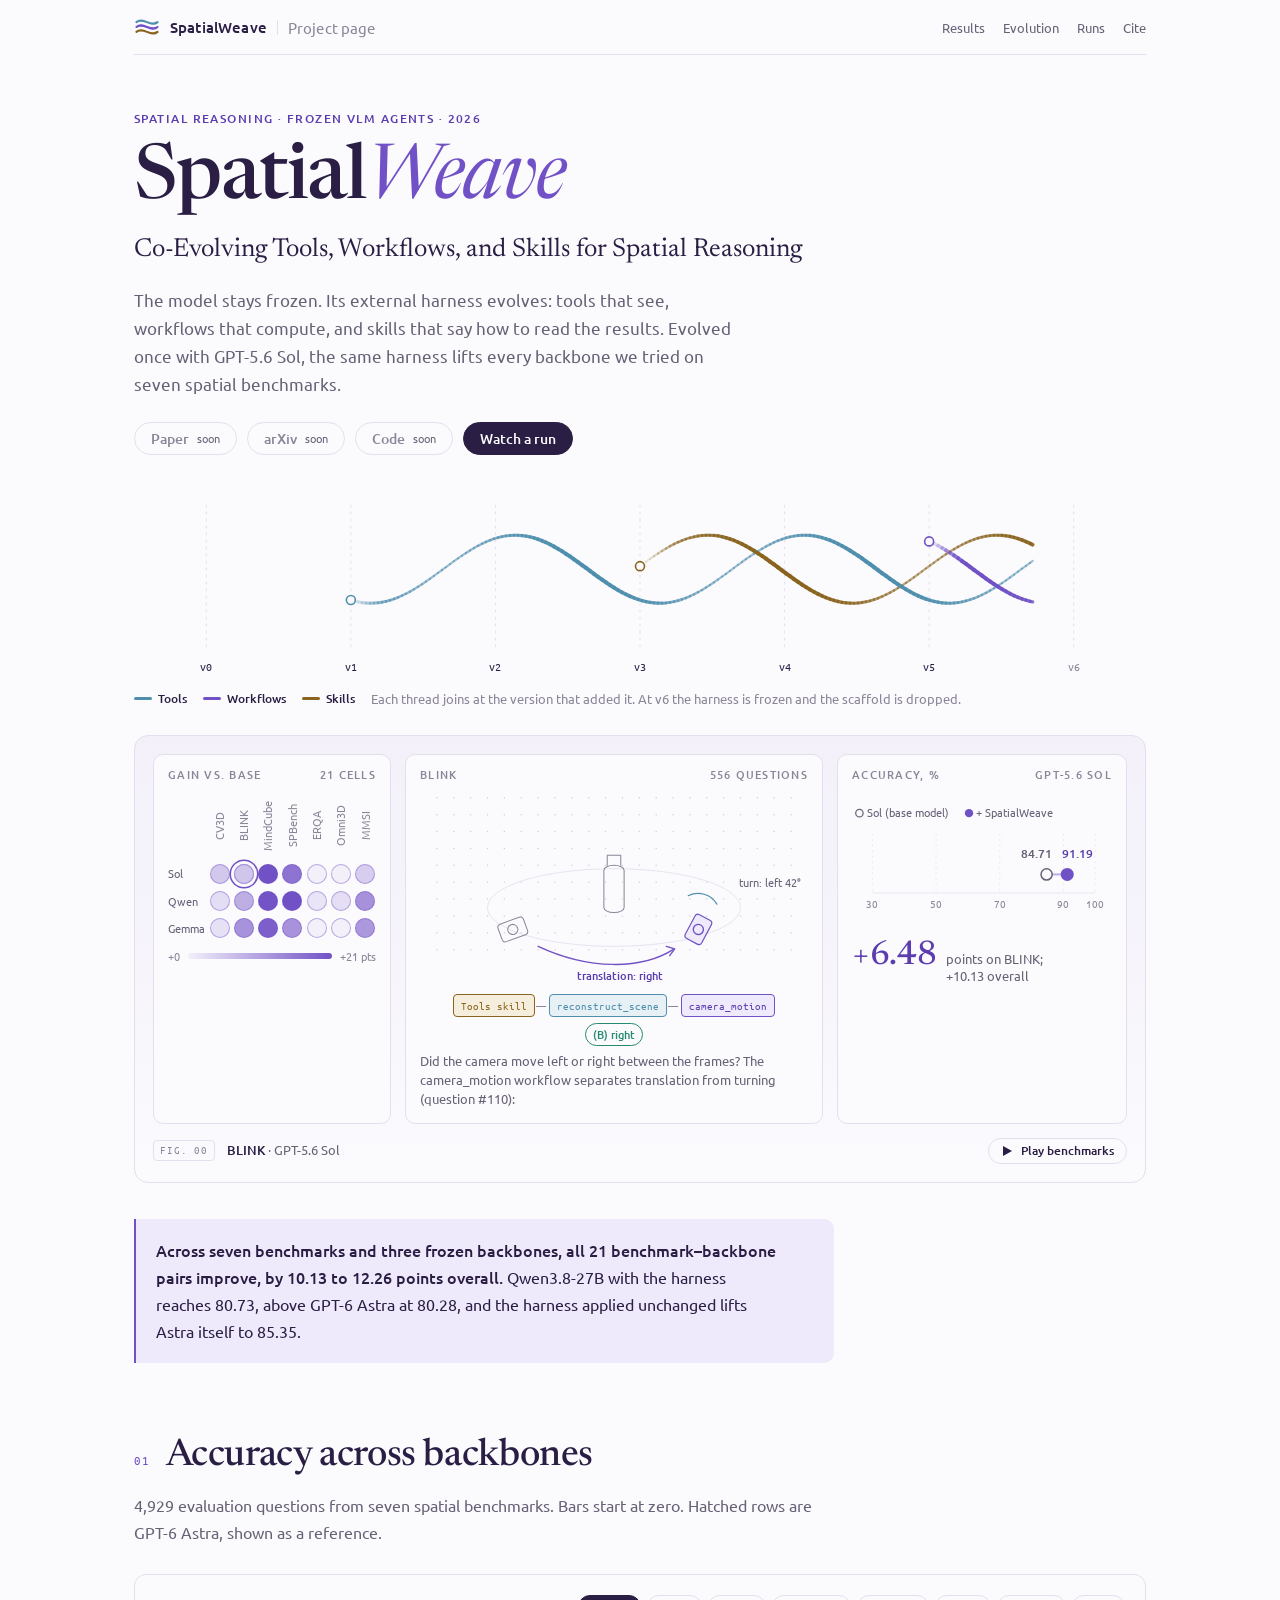
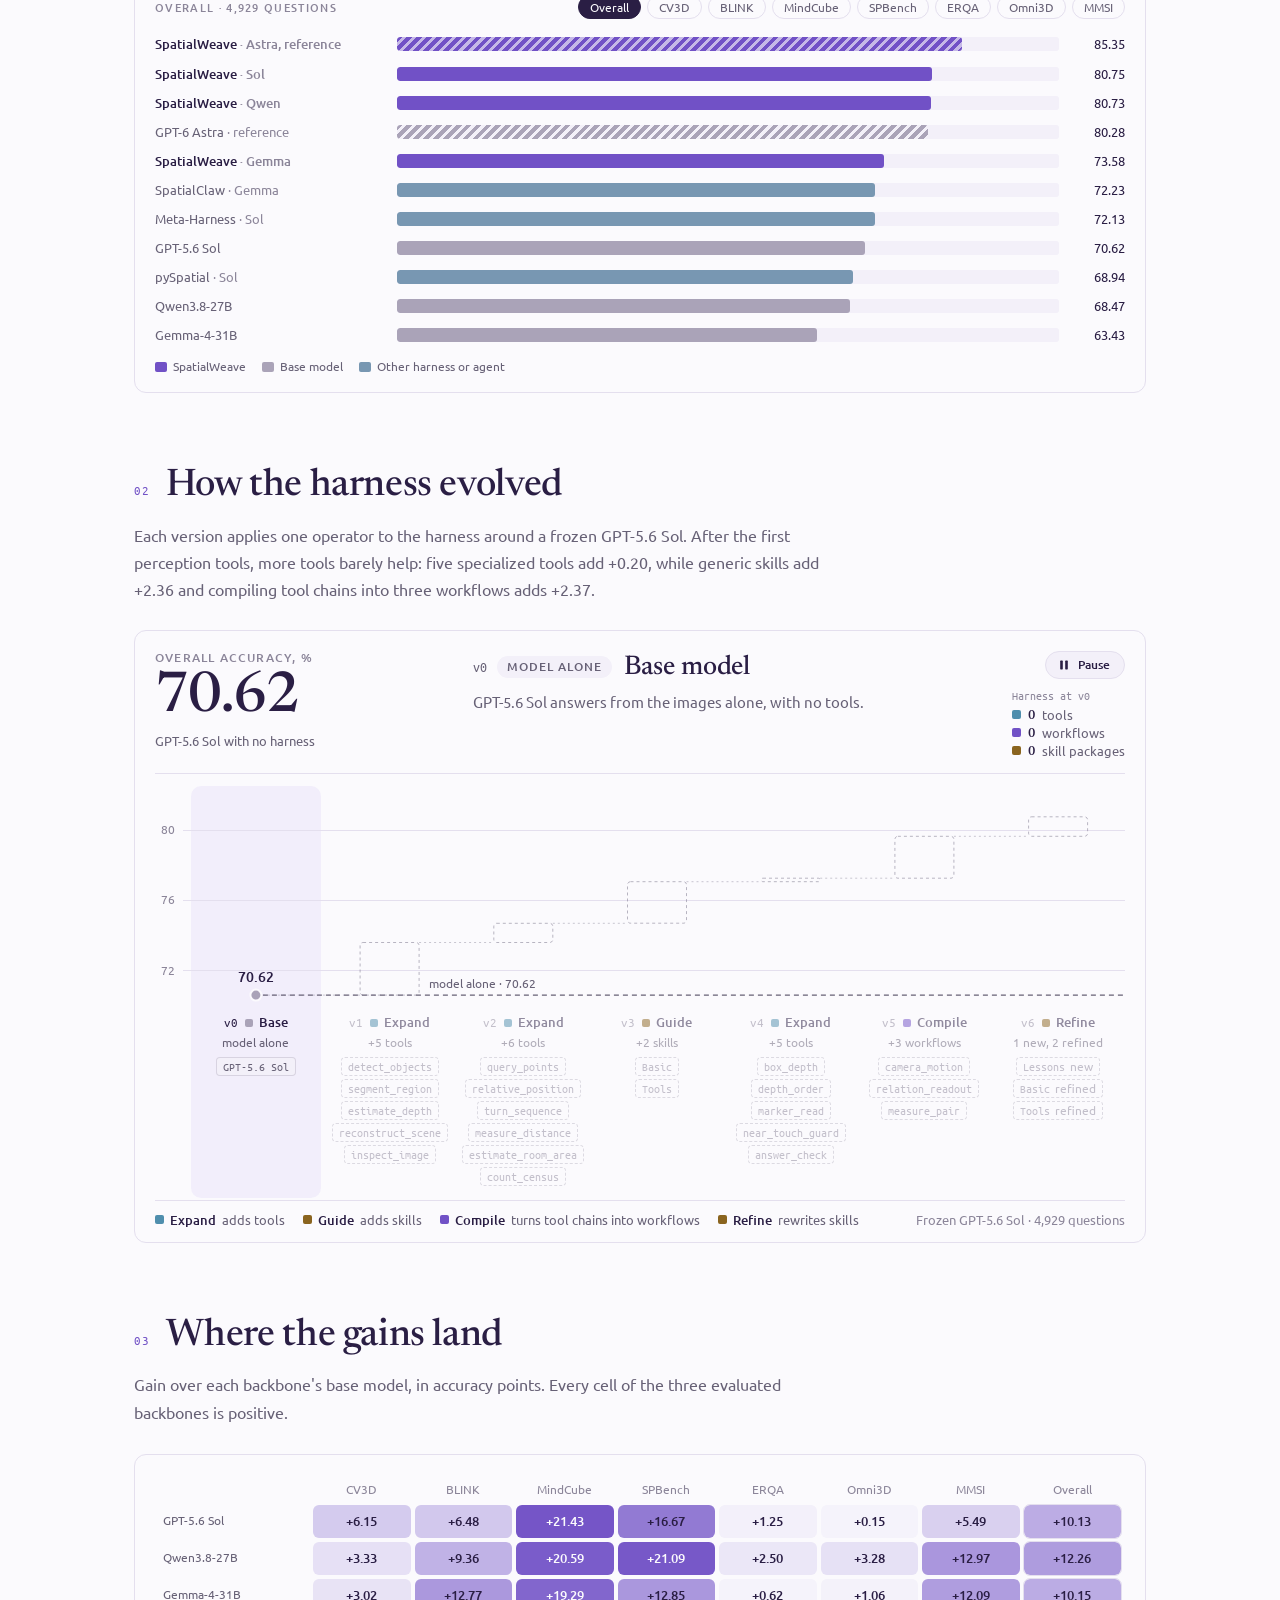
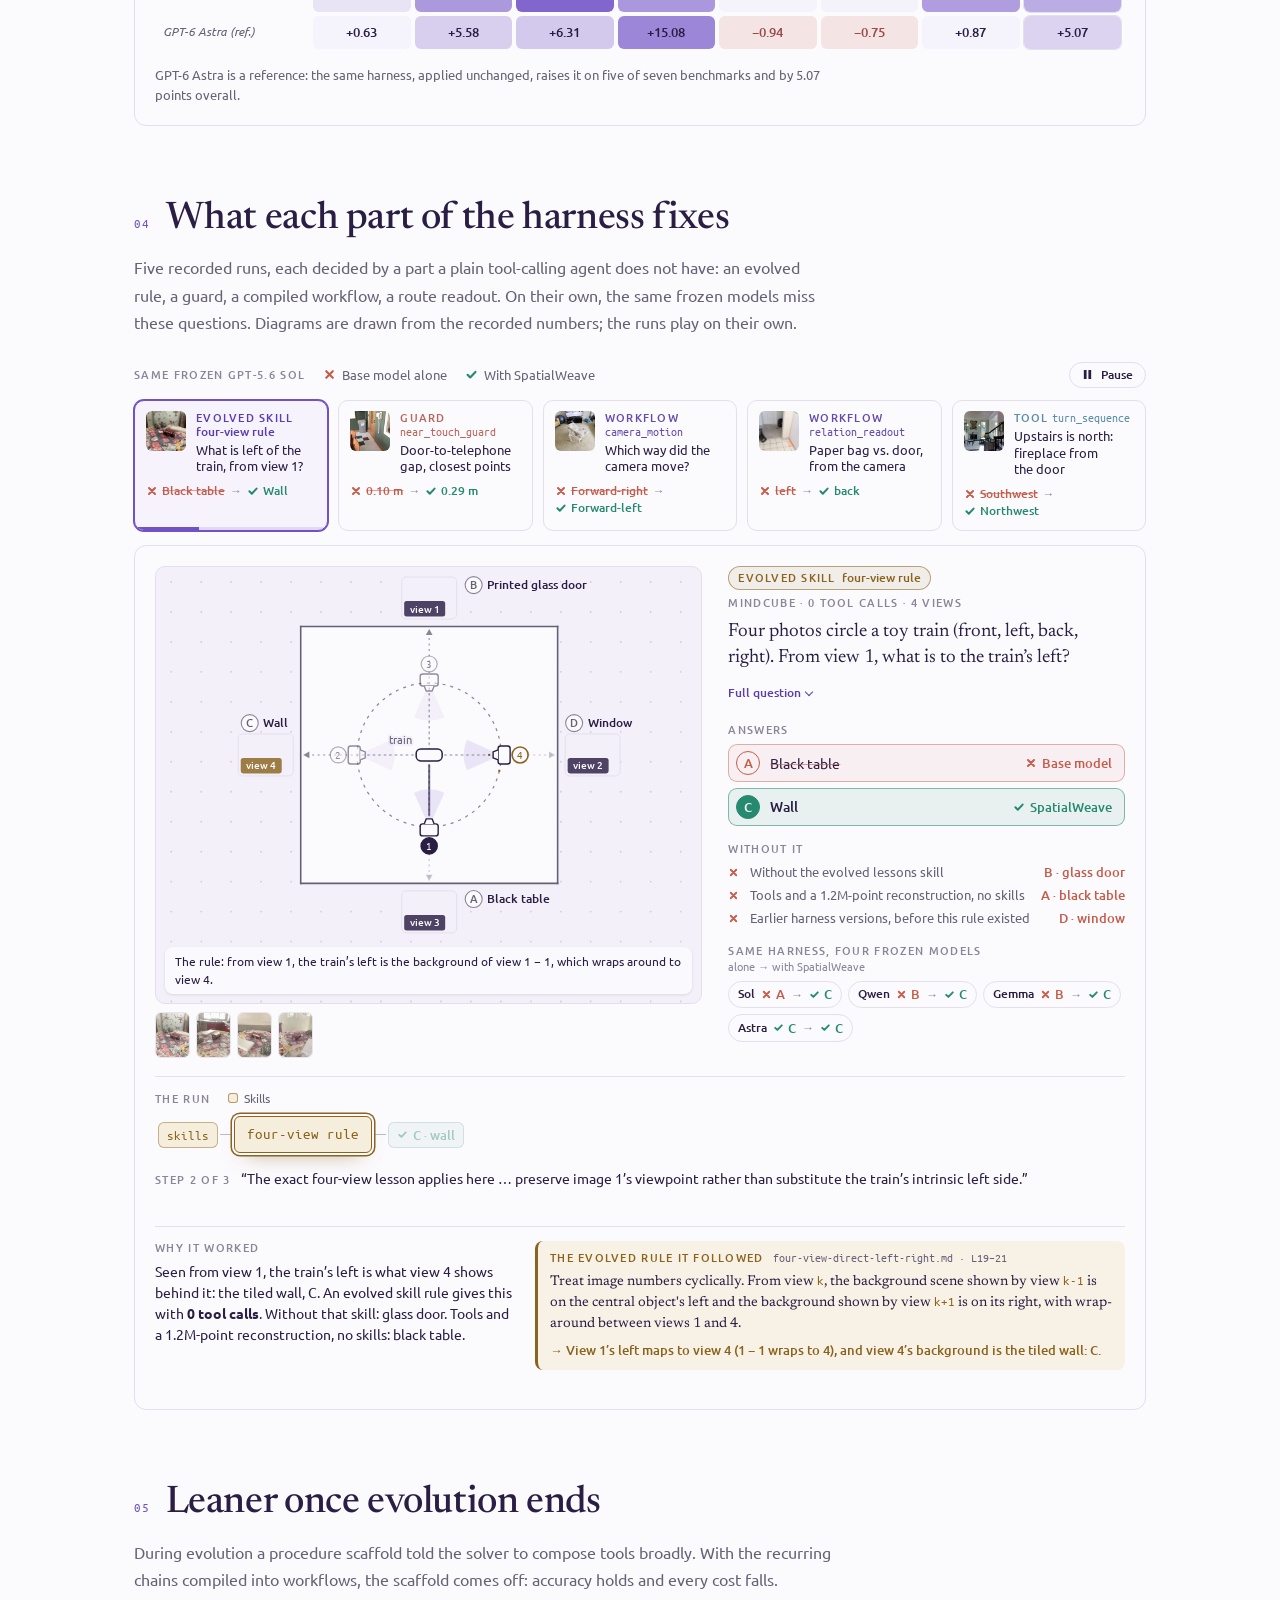
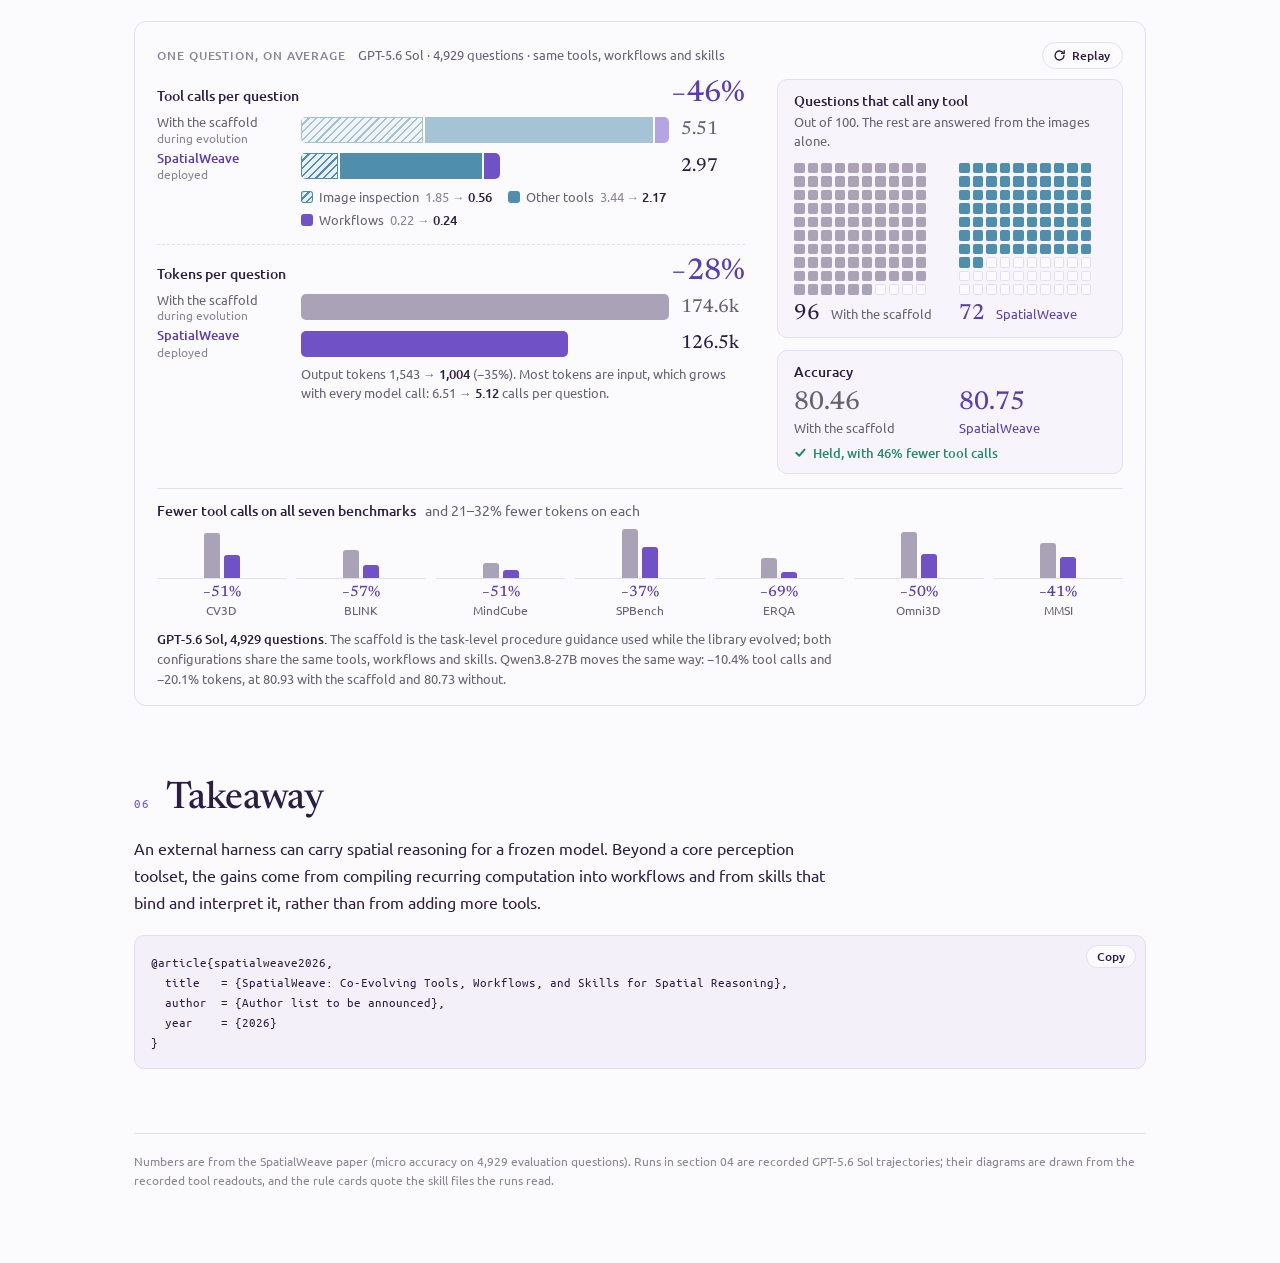
==== SpatialWeave/index.html @ 857b2dae "Add SpatialWeave project page" ====
<!doctype html>
<html lang="en">
<head>
<meta charset="utf-8">
<meta name="viewport" content="width=device-width, initial-scale=1, viewport-fit=cover">
<title>SpatialWeave</title>
<meta name="description" content="SpatialWeave co-evolves the tools, workflows, and skills around a frozen vision-language model for spatial reasoning.">
<link rel="stylesheet" href="assets/fonts.css">
<link rel="stylesheet" href="assets/site.css?v=6">
<link rel="stylesheet" href="assets/evolution.css?v=6">
<link rel="stylesheet" href="assets/showcase.css?v=8">
<link rel="stylesheet" href="assets/lean.css?v=2">
</head>
<body>
<svg width="0" height="0" style="position:absolute" aria-hidden="true">
  <defs>
    <symbol id="logo" viewBox="0 0 32 32">
      <path d="M3 10 C 11 3, 21 17, 29 10" fill="none" stroke="#4f8ead" stroke-width="2.6" stroke-linecap="round"/>
      <path d="M3 16 C 11 9, 21 23, 29 16" fill="none" stroke="#7151c6" stroke-width="2.6" stroke-linecap="round"/>
      <path d="M3 22 C 11 15, 21 29, 29 22" fill="none" stroke="#8a641f" stroke-width="2.6" stroke-linecap="round"/>
    </symbol>
  </defs>
</svg>

<article class="doc" id="top">
  <div class="topbar">
    <a class="brand" href="#top" aria-label="SpatialWeave, back to top"><svg aria-hidden="true"><use href="#logo"/></svg>SpatialWeave<span class="brand-context">Project page</span></a>
    <nav aria-label="Sections"><a href="#results">Results</a><a href="#evolution" class="nav-secondary">Evolution</a><a href="#runs">Runs</a><a href="#cite" class="nav-secondary">Cite</a></nav>
  </div>

  <header class="doc-header">
    <div class="eyebrow"><span class="nw">Spatial reasoning</span> · <span class="nw">Frozen VLM agents</span> · 2026</div>
    <h1>Spatial<span class="weave">Weave</span></h1>
    <p class="subtitle">Co-Evolving Tools, Workflows, and Skills for Spatial Reasoning</p>
    <p class="lede">The model stays frozen. Its external harness evolves: tools that see, workflows that compute, and skills that say how to read the results. Evolved once with <span class="nw">GPT-5.6 Sol</span>, the same harness lifts every backbone we tried on seven spatial&nbsp;benchmarks.</p>
    <div class="links">
      <span class="btn" aria-disabled="true">Paper <small>soon</small></span>
      <span class="btn" aria-disabled="true">arXiv <small>soon</small></span>
      <span class="btn" aria-disabled="true">Code <small>soon</small></span>
      <a class="btn primary" href="#runs">Watch a run</a>
    </div>
  </header>

  <figure class="loom" aria-labelledby="loom-cap">
    <canvas id="loom" height="170" role="img" aria-label="Three threads, tools, workflows, and skills, join one by one from v0 to v6 and weave into one harness"></canvas>
    <div class="loom-ticks" id="loom-ticks" aria-hidden="true"></div>
    <figcaption id="loom-cap"><span class="key tools">Tools</span><span class="key flows">Workflows</span><span class="key skills">Skills</span><span class="loom-note">Each thread joins at the version that added it. At v6 the harness is frozen and the scaffold is&nbsp;dropped.</span></figcaption>
  </figure>

  <div class="illustration" role="group" aria-label="Interactive benchmark results">
    <div class="illo-grid">
      <div class="instrument">
        <div class="inst-label"><span>Gain vs. base</span><span>21 cells</span></div>
        <div class="atlas" id="atlas"></div>
        <div class="atlas-key"><span>+0</span><i aria-hidden="true"></i><span>+21 pts</span></div>
      </div>
      <div class="instrument scene-wrap" id="scene-stage">
        <div class="inst-label"><span id="scene-bench">BLINK</span><span id="scene-n">556 questions</span></div>
        <svg id="scene-svg" viewBox="0 0 460 250" role="img" aria-labelledby="scene-title" xmlns="http://www.w3.org/2000/svg">
          <title id="scene-title">Benchmark illustration</title>
          <g id="layer-grid"></g><g id="layer-art"></g>
          <g id="scene-pointer" opacity="0" pointer-events="none"><circle r="15" fill="none" style="stroke: var(--brand)" stroke-width="1"/><circle r="2" class="dot-acc"/></g>
          <circle id="scene-ripple" r="0" opacity="0" fill="none" style="stroke: var(--brand)" stroke-width="1" pointer-events="none"/>
        </svg>
        <ol class="scene-chain" id="scene-chain" aria-label="Recorded tool chain"></ol>
        <div class="scene-caption" id="scene-caption"></div>
      </div>
      <div class="instrument">
        <div class="inst-label"><span>Accuracy, %</span><span id="dumb-bb">GPT-5.6 Sol</span></div>
        <svg class="dumbbell" id="dumbbell" viewBox="0 0 280 150" role="img" aria-labelledby="dumb-title" xmlns="http://www.w3.org/2000/svg">
          <title id="dumb-title">Base model versus SpatialWeave on the selected benchmark</title>
          <g id="dumb-grid"></g>
          <line id="dumb-link" x1="0" y1="92" x2="0" y2="92" style="stroke: var(--brand)" stroke-width="2.2" stroke-opacity=".45"/>
          <circle id="dumb-base" cx="0" cy="92" r="6" style="fill: var(--paper); stroke: var(--muted)" stroke-width="1.6"/>
          <circle id="dumb-ours" cx="0" cy="92" r="7" class="dot-acc"/>
          <text id="dumb-base-num" class="num-base" x="0" y="74" text-anchor="middle">0</text>
          <text id="dumb-ours-num" class="num-ours" x="0" y="74" text-anchor="middle">0</text>
          <circle cx="8" cy="26" r="4" style="fill: var(--paper); stroke: var(--muted)" stroke-width="1.3"/>
          <text class="name" x="16" y="30" id="dumb-base-name">base model</text>
          <circle cx="126" cy="26" r="4.5" class="dot-acc" id="dumb-ours-key"/>
          <text class="name" x="134" y="30" id="dumb-ours-name">+ SpatialWeave</text>
        </svg>
        <div class="delta"><b id="delta-num">+0</b><span id="delta-text">points on this benchmark</span></div>
      </div>
    </div>
    <div class="active-bar">
      <span class="plate" aria-hidden="true">FIG. 00</span>
      <span><strong id="active-bench" aria-live="polite">BLINK</strong> · <span id="active-bb">GPT-5.6 Sol</span></span>
      <button class="cycle" id="cycle" type="button" aria-pressed="false"><svg viewBox="0 0 12 12" aria-hidden="true" id="cycle-icon"><path d="M2 1l9 5-9 5z"/></svg><span id="cycle-text">Play benchmarks</span></button>
    </div>
  </div>

  <div class="tldr"><p><strong>Across seven benchmarks and three frozen backbones, all 21 <span class="nw">benchmark–backbone</span> pairs improve, by 10.13 to 12.26 points overall.</strong> <span class="nw">Qwen3.8-27B</span> with the harness reaches 80.73, above <span class="nw">GPT-6 Astra</span> at 80.28, and the harness applied unchanged lifts Astra itself&nbsp;to&nbsp;85.35.</p></div>

  <section id="results">
    <h2><span class="num">01</span>Accuracy across backbones</h2>
    <p class="section-lede">4,929 evaluation questions from seven spatial benchmarks. Bars start at zero. Hatched rows are <span class="nw">GPT-6 Astra</span>, shown as a reference.</p>
    <figure class="panel" id="rank-fig">
      <div class="chart-head"><b id="rank-title">Overall · 4,929 questions</b><div class="pills" role="group" aria-label="Benchmark" id="rank-pills"></div></div>
      <div class="rank" id="rank"></div>
      <div class="legend"><span><i style="background: var(--brand)"></i>SpatialWeave</span><span><i style="background: var(--base)"></i>Base model</span><span><i style="background: color-mix(in srgb, var(--tools) 55%, var(--base))"></i>Other harness or agent</span></div>
    </figure>
  </section>

  <section id="evolution">
    <h2><span class="num">02</span>How the harness evolved</h2>
    <p class="section-lede">Each version applies one operator to the harness around a frozen <span class="nw">GPT-5.6 Sol</span>. After the first perception tools, more tools barely help: five specialized tools add +0.20, while generic skills add +2.36 and compiling tool chains into three workflows adds +2.37.</p>
    <div class="ev" id="ev-root"></div>
  </section>

  <section id="gains">
    <h2><span class="num">03</span>Where the gains land</h2>
    <p class="section-lede">Gain over each backbone's base model, in accuracy points. Every cell of the three evaluated backbones is positive.</p>
    <figure class="panel">
      <div class="table-scroll"><table class="heat" id="heat"></table></div>
      <figcaption><span class="nw">GPT-6 Astra</span> is a reference: the same harness, applied unchanged, raises it on five of seven benchmarks and by 5.07 points overall.</figcaption>
    </figure>
  </section>

  <section id="runs">
    <h2><span class="num">04</span>What each part of the harness fixes</h2>
    <p class="section-lede">Five recorded runs, each decided by a part a plain tool-calling agent does not have: an evolved rule, a guard, a compiled workflow, a route readout. On their own, the same frozen models miss these questions. Diagrams are drawn from the recorded numbers; the runs play on their own.</p>
    <div class="sc" id="sc-root"></div>
  </section>

  <section id="leaner">
    <h2><span class="num">05</span>Leaner once evolution ends</h2>
    <p class="section-lede">During evolution a procedure scaffold told the solver to compose tools broadly. With the recurring chains compiled into workflows, the scaffold comes off: accuracy holds and every cost falls.</p>
    <figure class="panel lean">
      <div id="lean-root"><p class="ln-static">GPT-5.6 Sol, per question: 5.51 tool calls with the scaffold and 2.97 without (−46.0%); 174,597 tokens and 126,451 (−27.6%); accuracy 80.46 and 80.75.</p></div>
      <figcaption><b><span class="nw">GPT-5.6 Sol</span>, 4,929 questions.</b> The scaffold is the task-level procedure guidance used while the library evolved; both configurations share the same tools, workflows and skills. <span class="nw">Qwen3.8-27B</span> moves the same way: −10.4% tool calls and −20.1% tokens, at 80.93 with the scaffold and 80.73 without.</figcaption>
    </figure>
  </section>

  <section id="cite">
    <h2><span class="num">06</span>Takeaway</h2>
    <div class="prose">
      <p>An external harness can carry spatial reasoning for a frozen model. Beyond a core perception toolset, the gains come from compiling recurring computation into workflows and from skills that bind and interpret it, rather than from adding more tools.</p>
    </div>
    <div class="bib">
      <button class="copy" id="copy-bib" type="button">Copy</button>
      <pre id="bibtex">@article{spatialweave2026,
  title   = {SpatialWeave: Co-Evolving Tools, Workflows, and Skills for Spatial Reasoning},
  author  = {Author list to be announced},
  year    = {2026}
}</pre>
    </div>
  </section>

  <footer>Numbers are from the SpatialWeave paper (micro accuracy on 4,929 evaluation questions). Runs in section 04 are recorded <span class="nw">GPT-5.6 Sol</span> trajectories; their diagrams are drawn from the recorded tool readouts, and the rule cards quote the skill files the runs read.</footer>
</article>

<script src="assets/runs.js?v=8"></script>
<script src="assets/site.js?v=7"></script>
<script src="assets/evolution.js?v=6"></script>
<script src="assets/dg/walls.js?v=3"></script>
<script src="assets/dg/motion.js?v=2"></script>
<script src="assets/dg/split.js?v=2"></script>
<script src="assets/dg/gauge.js?v=2"></script>
<script src="assets/dg/route.js?v=3"></script>
<script src="assets/showcase.js?v=10"></script>
<script src="assets/lean.js?v=2"></script>
</body>
</html>
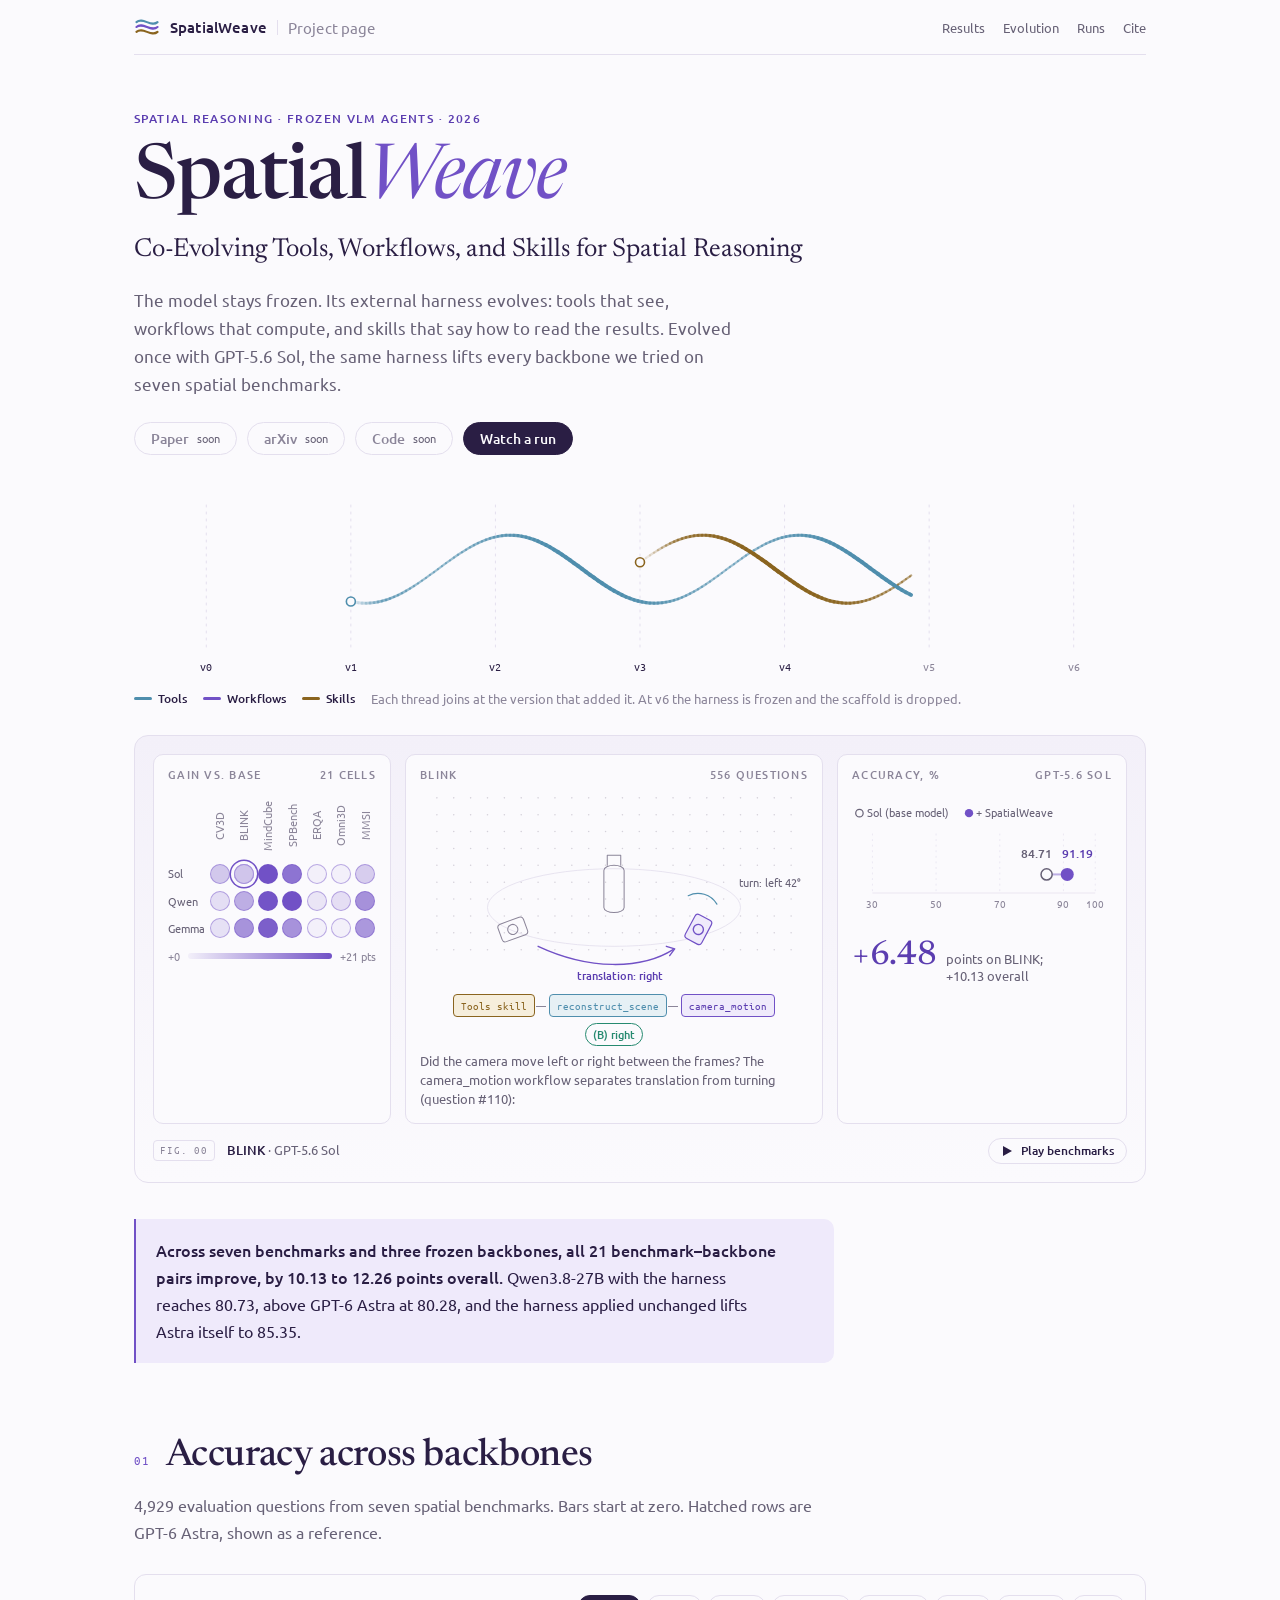
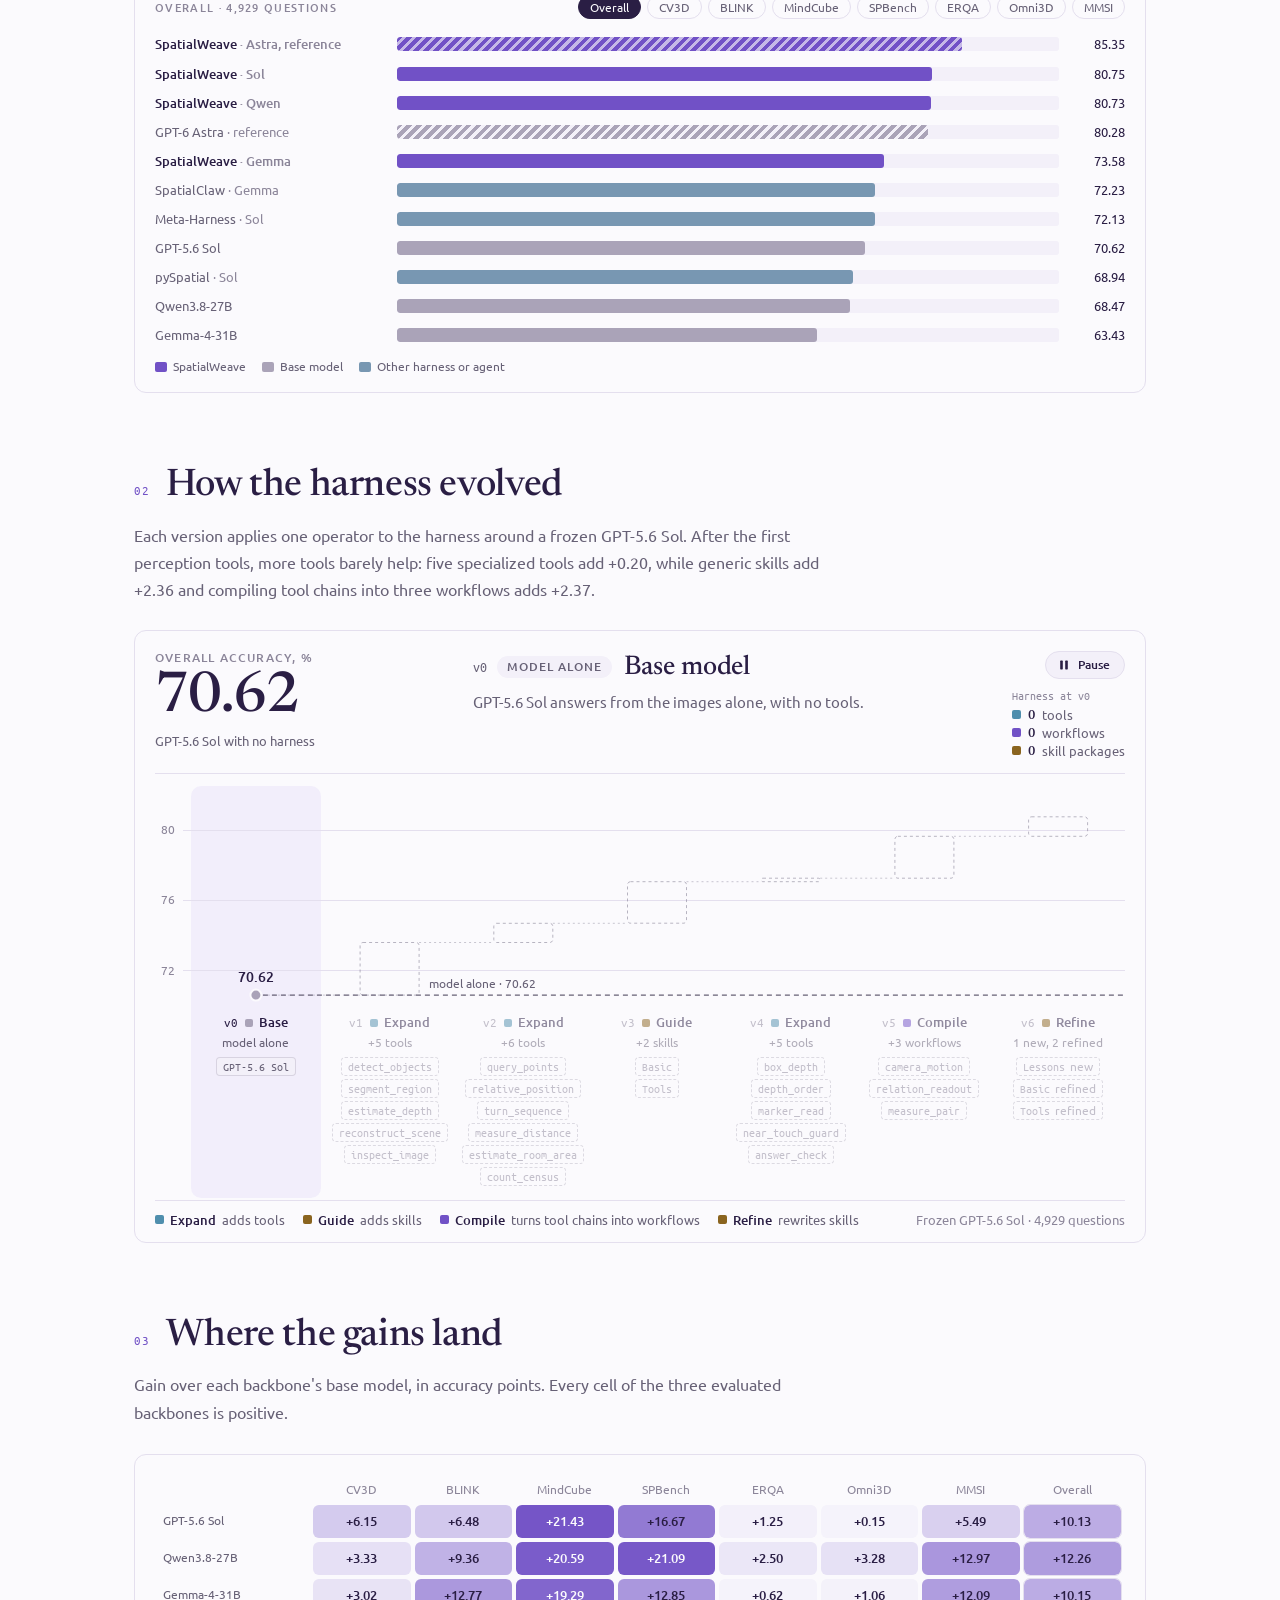
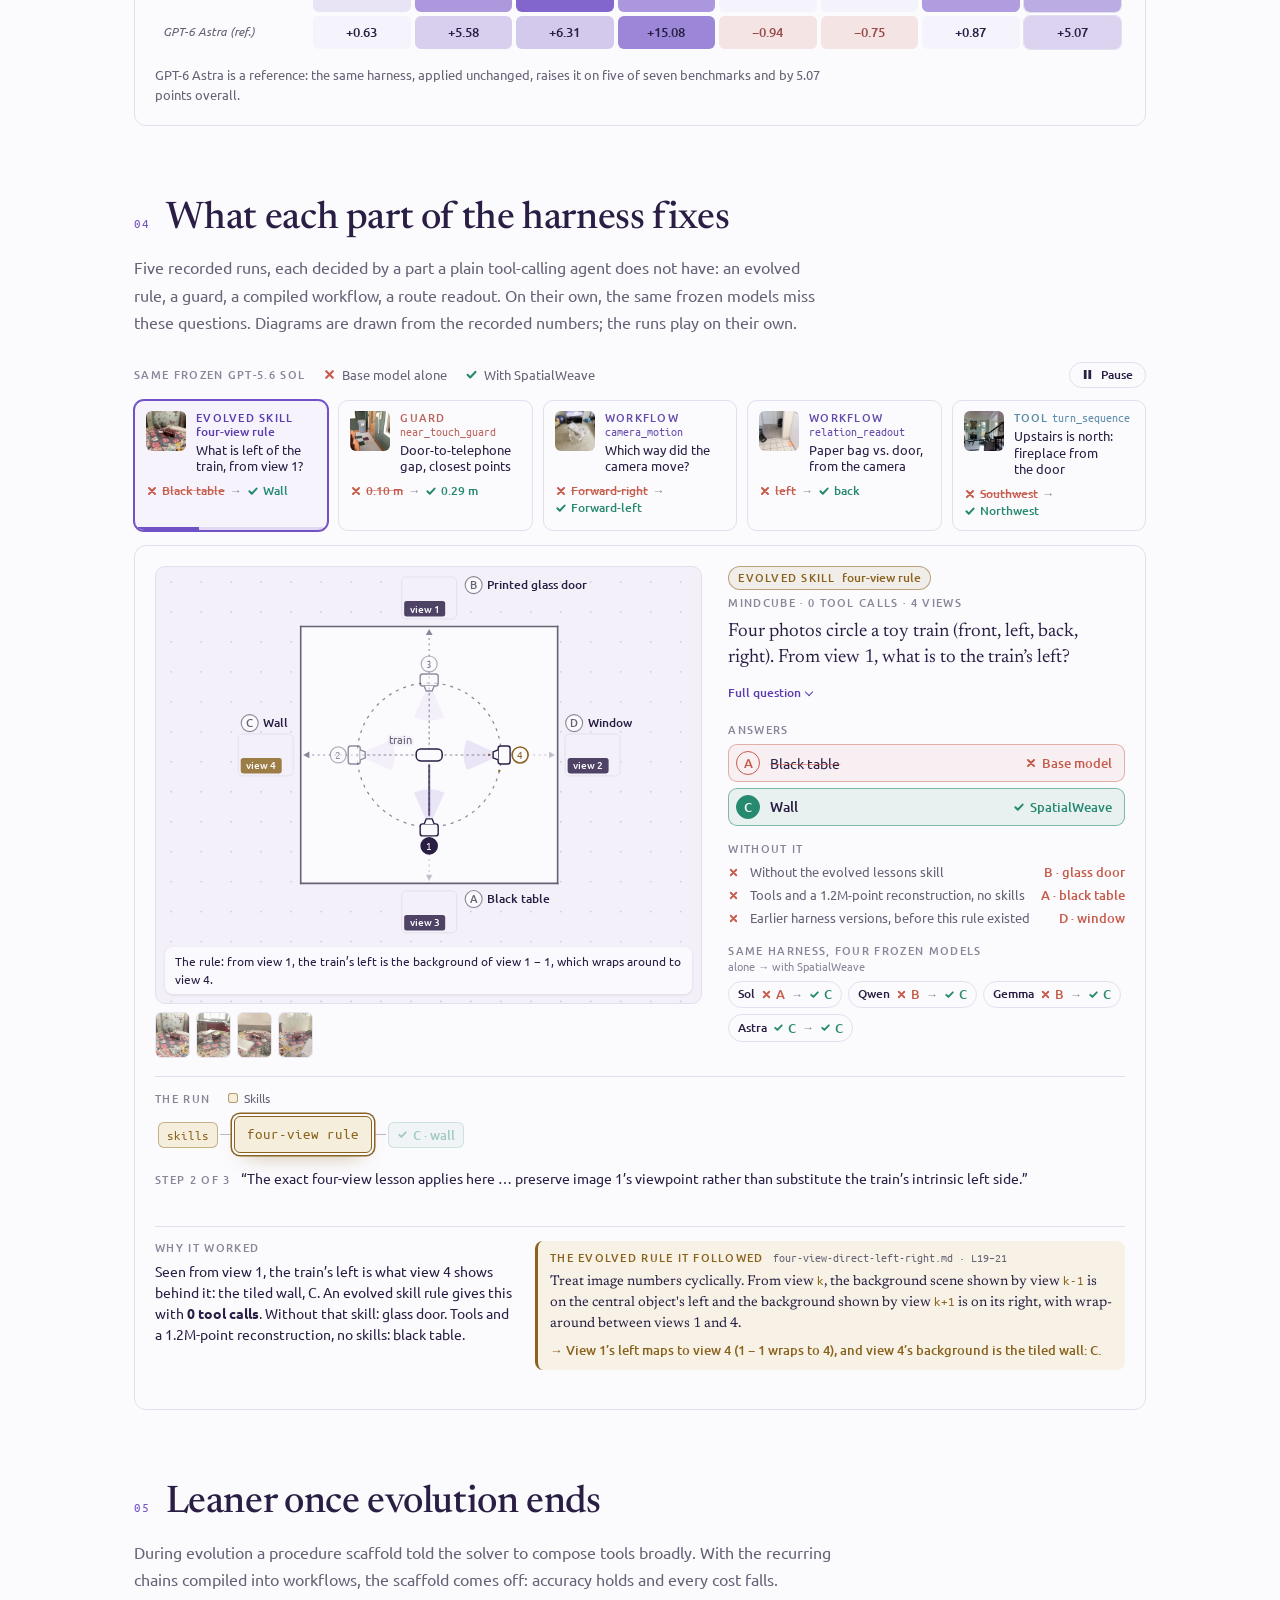
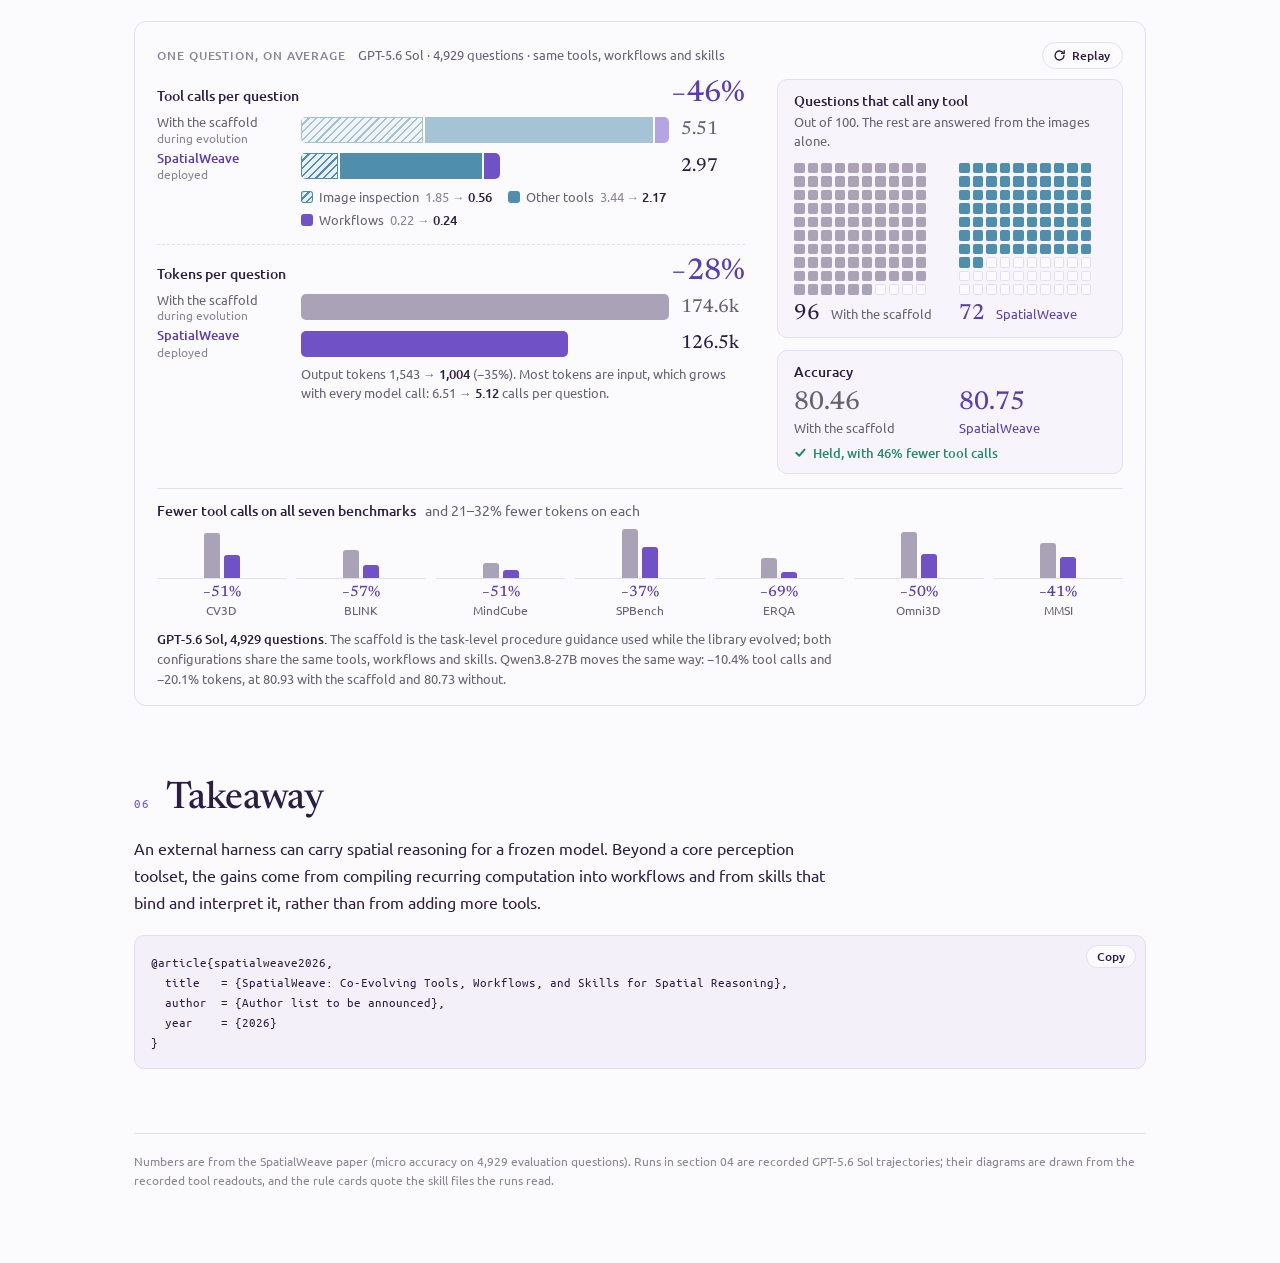
==== commit d8d6a16e: "SpatialWeave page: faster loading (fonts as files, small thumbnails), shorter autoplay steps; lowerc" ====
--- a/SpatialWeave/index.html
+++ b/SpatialWeave/index.html
@@ -5,7 +5,10 @@
 <meta name="viewport" content="width=device-width, initial-scale=1, viewport-fit=cover">
 <title>SpatialWeave</title>
 <meta name="description" content="SpatialWeave co-evolves the tools, workflows, and skills around a frozen vision-language model for spatial reasoning.">
-<link rel="stylesheet" href="assets/fonts.css">
+<link rel="preload" href="assets/fonts/ubuntu-400-latin.woff2" as="font" type="font/woff2" crossorigin>
+<link rel="preload" href="assets/fonts/ubuntu-500-latin.woff2" as="font" type="font/woff2" crossorigin>
+<link rel="preload" href="assets/fonts/newsreader-400-latin.woff2" as="font" type="font/woff2" crossorigin>
+<link rel="stylesheet" href="assets/fonts.css?v=3">
 <link rel="stylesheet" href="assets/site.css?v=6">
 <link rel="stylesheet" href="assets/evolution.css?v=6">
 <link rel="stylesheet" href="assets/showcase.css?v=8">
@@ -150,15 +153,26 @@
   <footer>Numbers are from the SpatialWeave paper (micro accuracy on 4,929 evaluation questions). Runs in section 04 are recorded <span class="nw">GPT-5.6 Sol</span> trajectories; their diagrams are drawn from the recorded tool readouts, and the rule cards quote the skill files the runs read.</footer>
 </article>
 
+<script>
+/* Charts and diagrams measure their labels: they draw once the faces they use are in (at most 3 s). */
+window.SW_FONTS = (function () {
+  try {
+    if (!document.fonts || !document.fonts.load) return Promise.resolve();
+    var faces = ['400 1em Ubuntu', '500 1em Ubuntu', '700 1em Ubuntu', 'italic 400 1em Ubuntu', '400 1em Newsreader', 'italic 400 1em Newsreader', '400 1em "Ubuntu Mono"'];
+    var all = Promise.all(faces.map(function (f) { return document.fonts.load(f).catch(function () {}); }));
+    return Promise.race([all, new Promise(function (r) { setTimeout(r, 3000); })]);
+  } catch (e) { return Promise.resolve(); }
+})();
+</script>
 <script src="assets/runs.js?v=8"></script>
-<script src="assets/site.js?v=7"></script>
-<script src="assets/evolution.js?v=6"></script>
-<script src="assets/dg/walls.js?v=3"></script>
+<script src="assets/site.js?v=8"></script>
+<script src="assets/evolution.js?v=7"></script>
+<script src="assets/dg/walls.js?v=4"></script>
 <script src="assets/dg/motion.js?v=2"></script>
 <script src="assets/dg/split.js?v=2"></script>
 <script src="assets/dg/gauge.js?v=2"></script>
 <script src="assets/dg/route.js?v=3"></script>
-<script src="assets/showcase.js?v=10"></script>
-<script src="assets/lean.js?v=2"></script>
+<script src="assets/showcase.js?v=12"></script>
+<script src="assets/lean.js?v=3"></script>
 </body>
 </html>
--- a/SpatialWeave/assets/fonts.css
+++ b/SpatialWeave/assets/fonts.css
@@ -1,176 +1,178 @@
+/* Self-hosted Google Fonts (Newsreader, Ubuntu, Ubuntu Mono), latin and latin-ext subsets as separate woff2 files:
+   the browser fetches only the subsets and faces the page uses, without holding up the first paint; text waits for its face (font-display: block) instead of flashing a fallback. */
 @font-face {
   font-family: 'Newsreader';
   font-style: italic;
   font-weight: 400;
-  font-display: swap;
-  src: url([data-uri]) format('woff2');
+  font-display: block;
+  src: url('fonts/newsreader-400-italic-latin-ext.woff2') format('woff2');
   unicode-range: U+0100-02BA, U+02BD-02C5, U+02C7-02CC, U+02CE-02D7, U+02DD-02FF, U+0304, U+0308, U+0329, U+1D00-1DBF, U+1E00-1E9F, U+1EF2-1EFF, U+2020, U+20A0-20AB, U+20AD-20C0, U+2113, U+2C60-2C7F, U+A720-A7FF;
 }
 @font-face {
   font-family: 'Newsreader';
   font-style: italic;
   font-weight: 400;
-  font-display: swap;
-  src: url([data-uri]) format('woff2');
+  font-display: block;
+  src: url('fonts/newsreader-400-italic-latin.woff2') format('woff2');
   unicode-range: U+0000-00FF, U+0131, U+0152-0153, U+02BB-02BC, U+02C6, U+02DA, U+02DC, U+0304, U+0308, U+0329, U+2000-206F, U+20AC, U+2122, U+2191, U+2193, U+2212, U+2215, U+FEFF, U+FFFD;
 }
 @font-face {
   font-family: 'Newsreader';
   font-style: normal;
   font-weight: 400;
-  font-display: swap;
-  src: url([data-uri]) format('woff2');
+  font-display: block;
+  src: url('fonts/newsreader-400-latin-ext.woff2') format('woff2');
   unicode-range: U+0100-02BA, U+02BD-02C5, U+02C7-02CC, U+02CE-02D7, U+02DD-02FF, U+0304, U+0308, U+0329, U+1D00-1DBF, U+1E00-1E9F, U+1EF2-1EFF, U+2020, U+20A0-20AB, U+20AD-20C0, U+2113, U+2C60-2C7F, U+A720-A7FF;
 }
 @font-face {
   font-family: 'Newsreader';
   font-style: normal;
   font-weight: 400;
-  font-display: swap;
-  src: url([data-uri]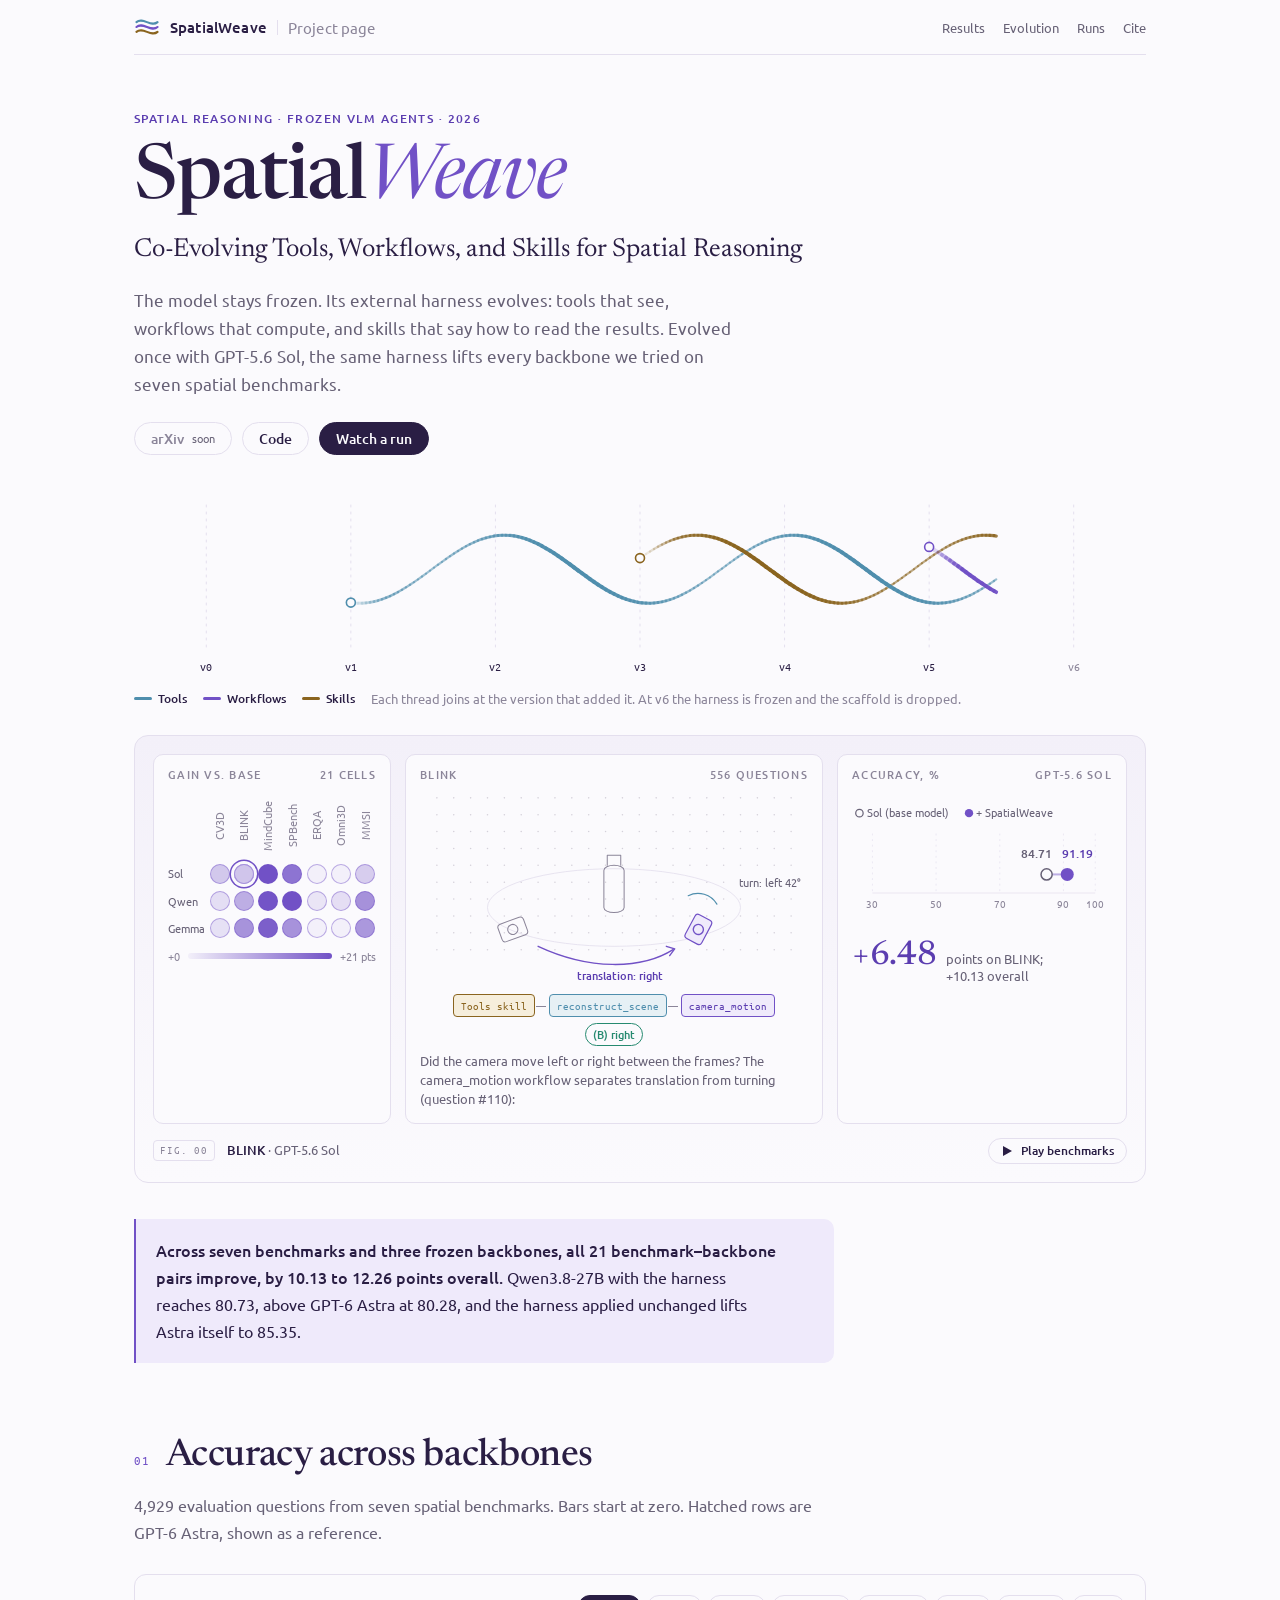
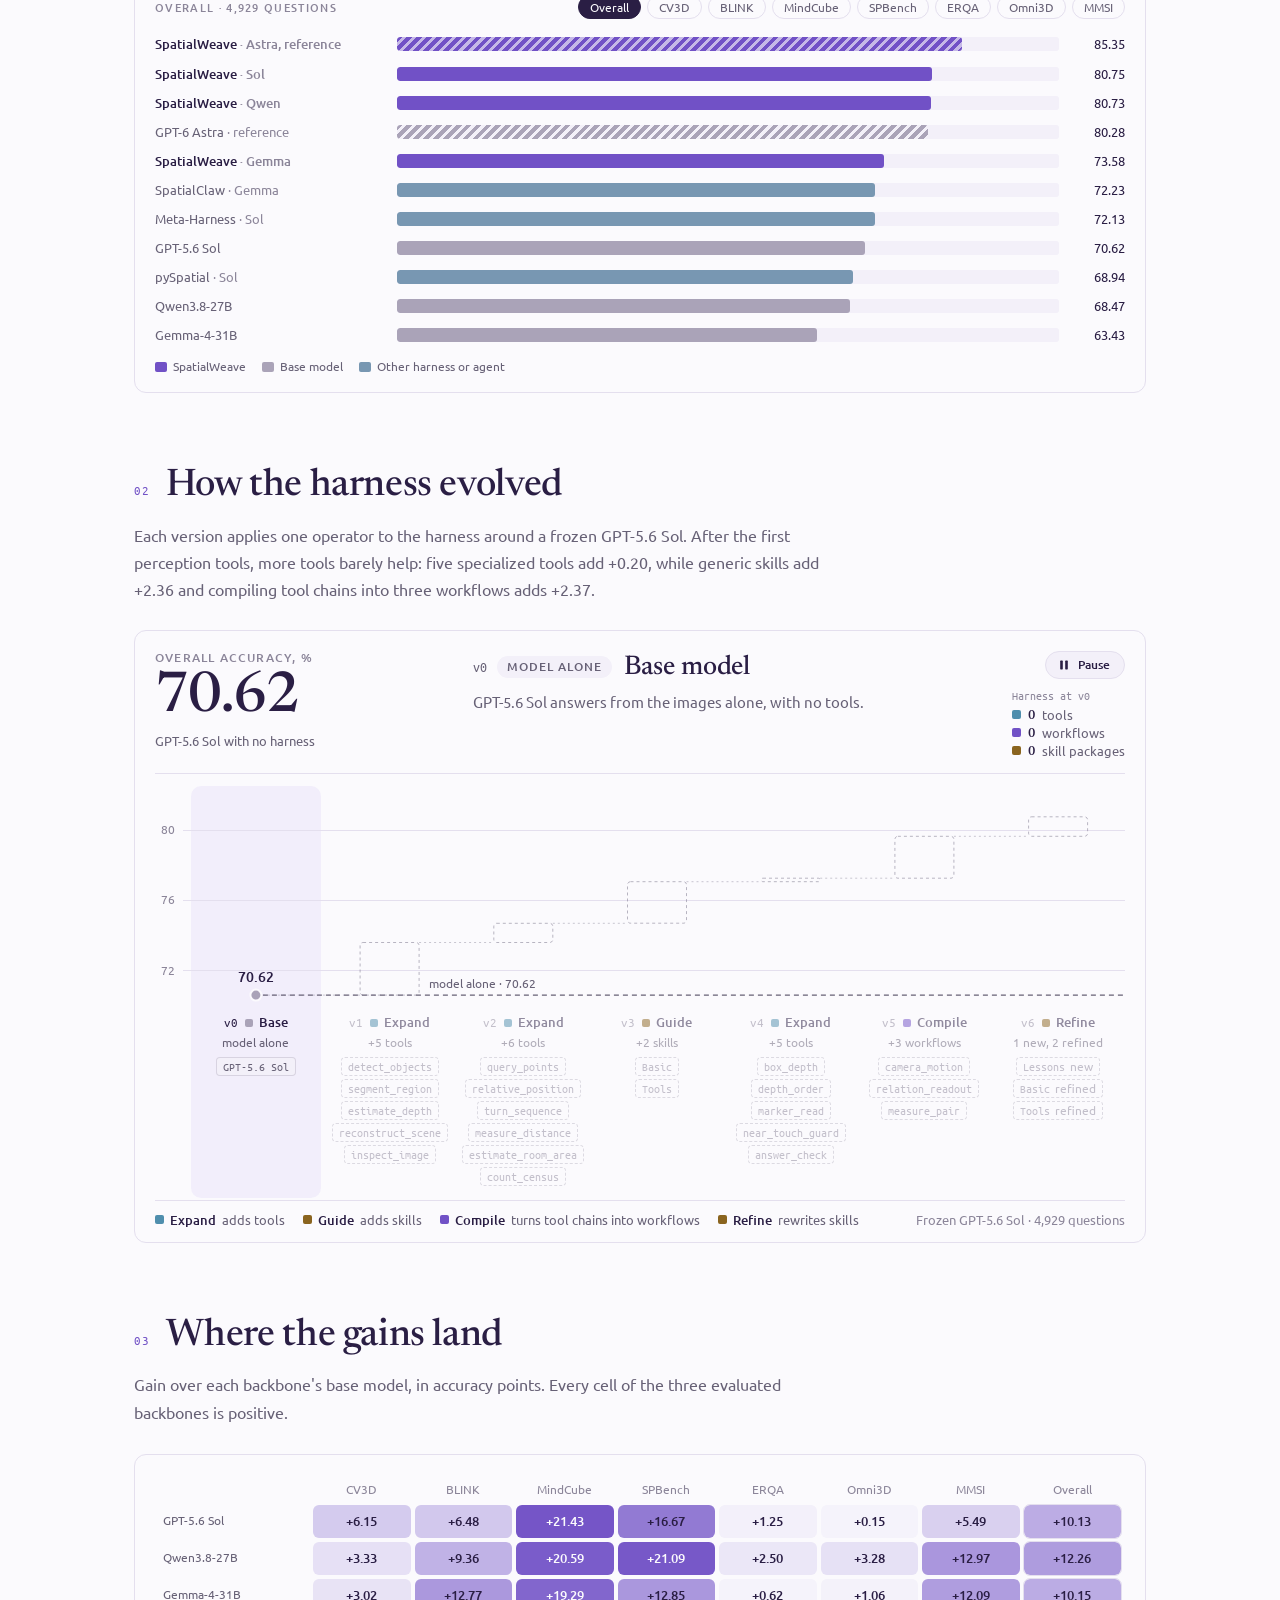
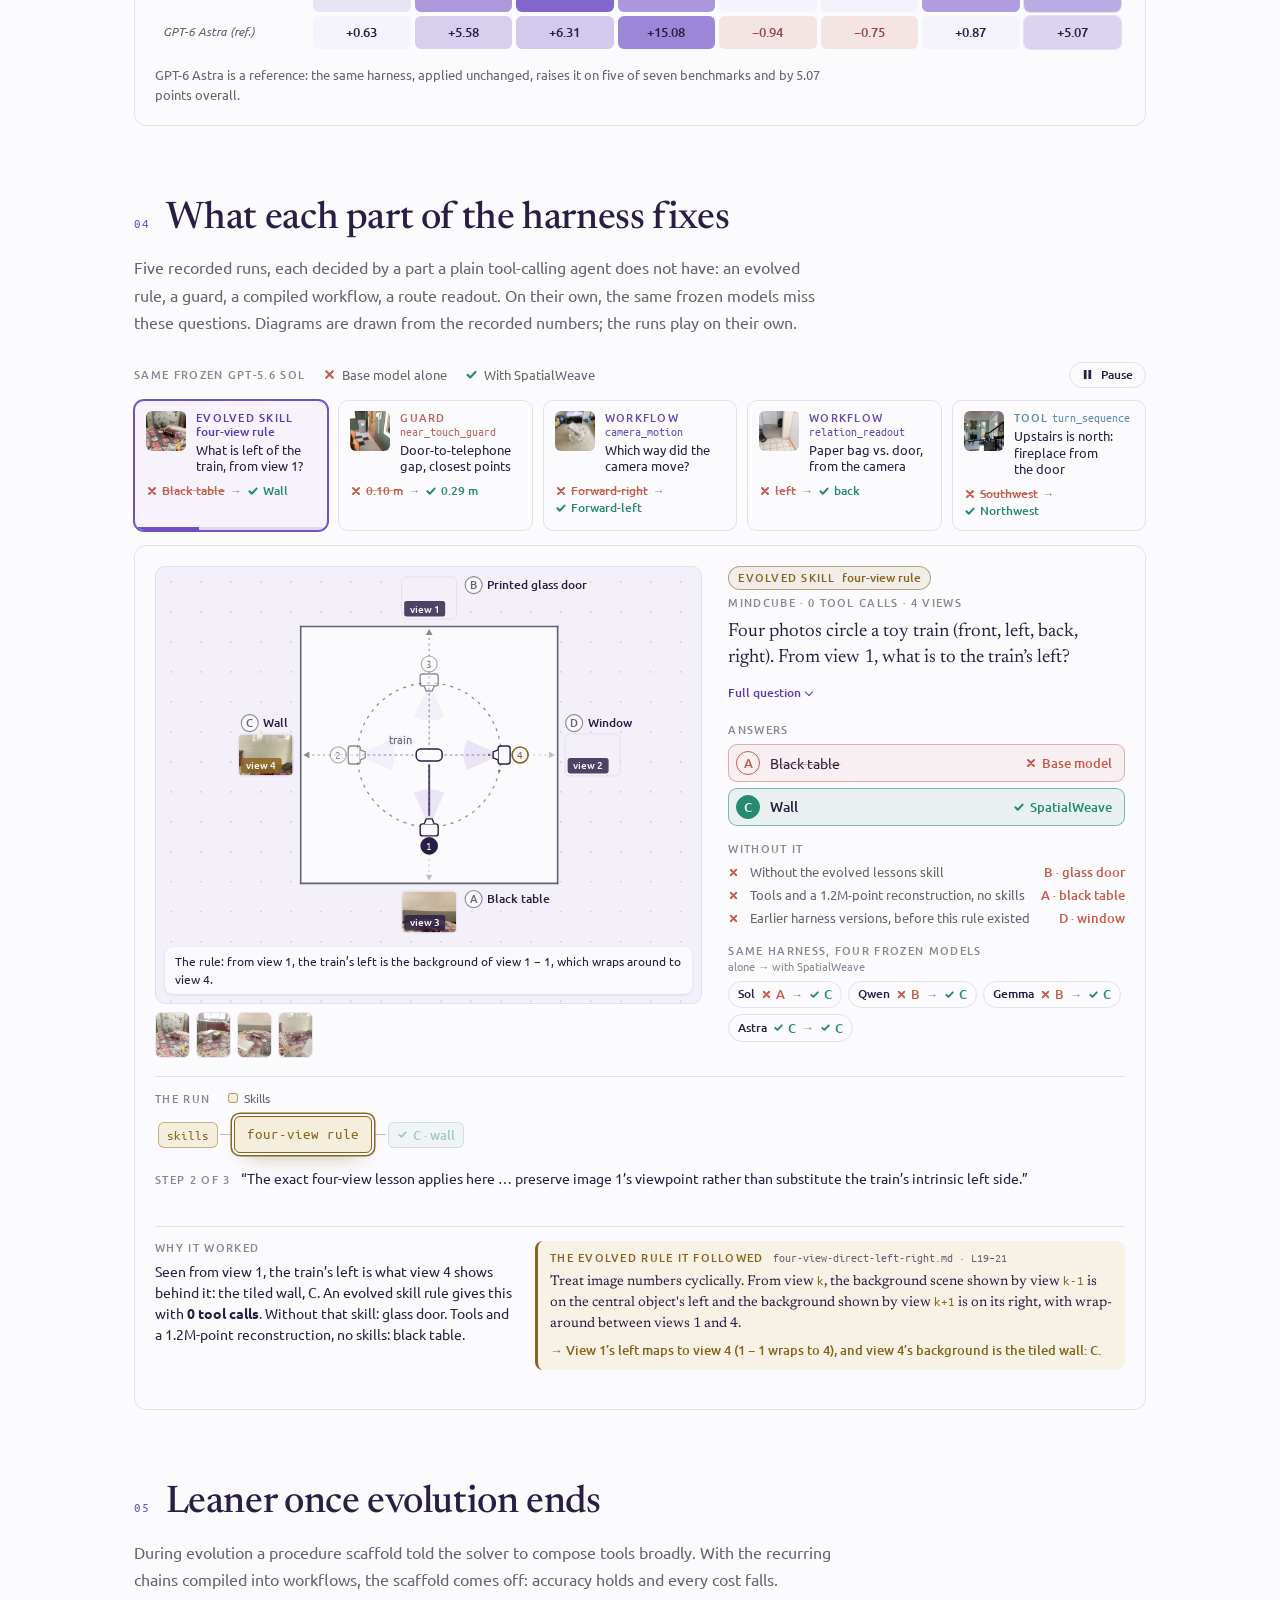
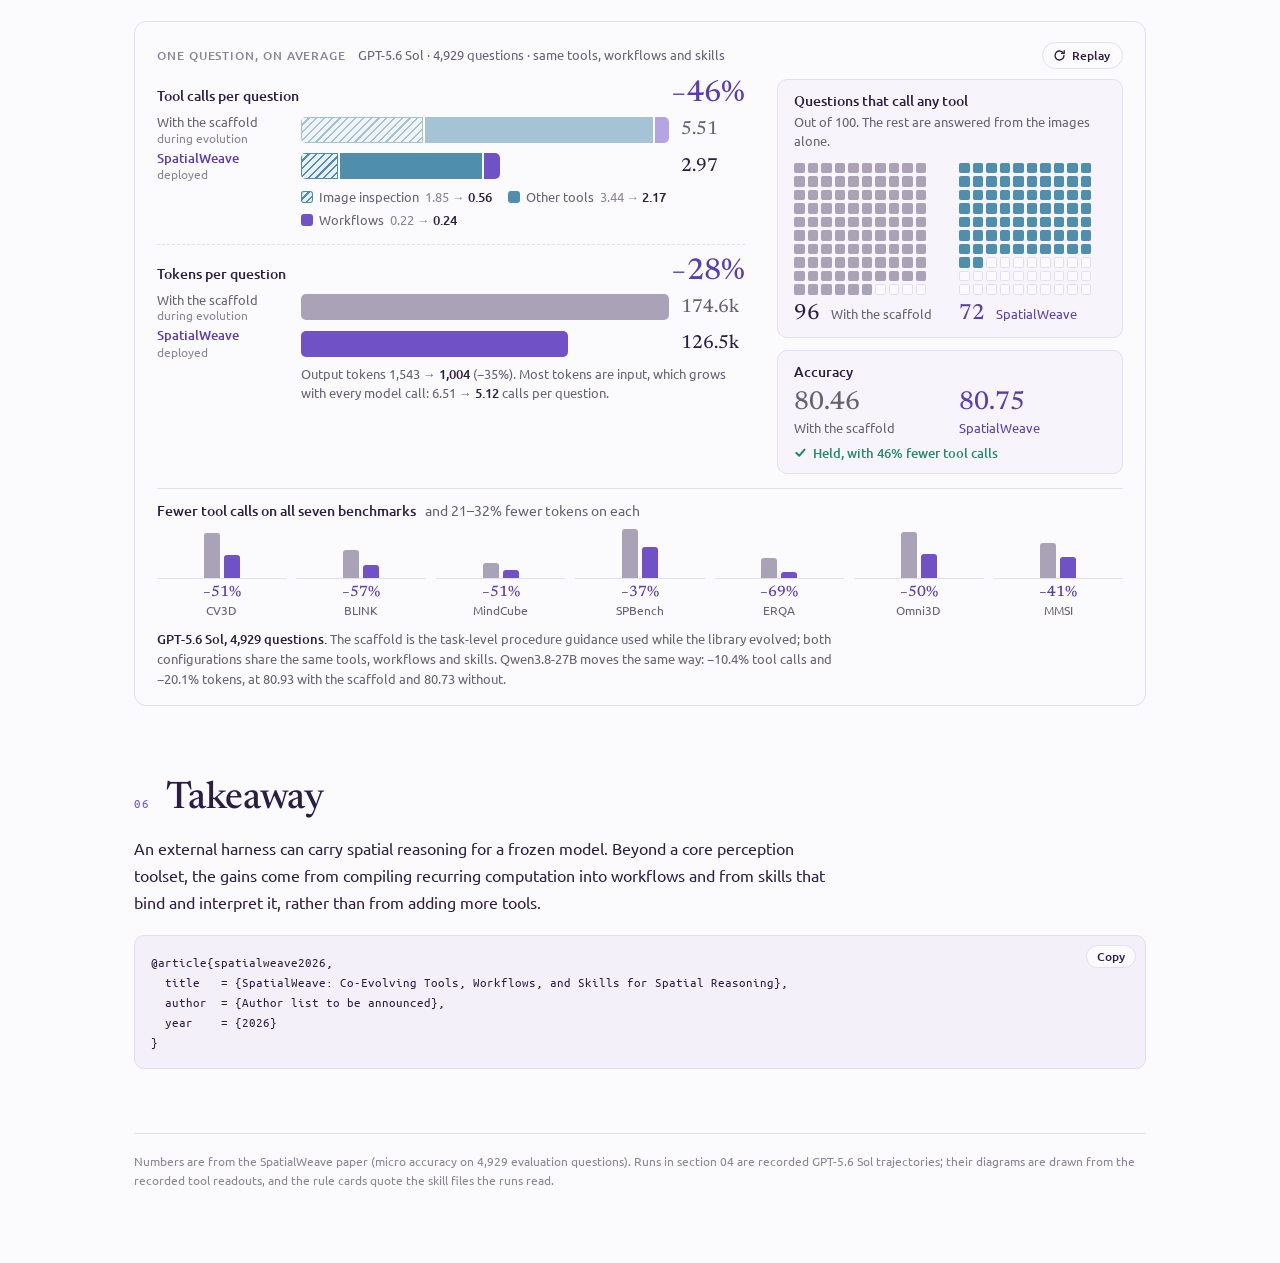
==== commit b88a1f5f: "Link code repo; drop Paper button" ====
--- a/SpatialWeave/index.html
+++ b/SpatialWeave/index.html
@@ -37,9 +37,8 @@
     <p class="subtitle">Co-Evolving Tools, Workflows, and Skills for Spatial Reasoning</p>
     <p class="lede">The model stays frozen. Its external harness evolves: tools that see, workflows that compute, and skills that say how to read the results. Evolved once with <span class="nw">GPT-5.6 Sol</span>, the same harness lifts every backbone we tried on seven spatial&nbsp;benchmarks.</p>
     <div class="links">
-      <span class="btn" aria-disabled="true">Paper <small>soon</small></span>
       <span class="btn" aria-disabled="true">arXiv <small>soon</small></span>
-      <span class="btn" aria-disabled="true">Code <small>soon</small></span>
+      <a class="btn" href="https://github.com/Lin-future/SpatialWeave" target="_blank" rel="noopener">Code</a>
       <a class="btn primary" href="#runs">Watch a run</a>
     </div>
   </header>
